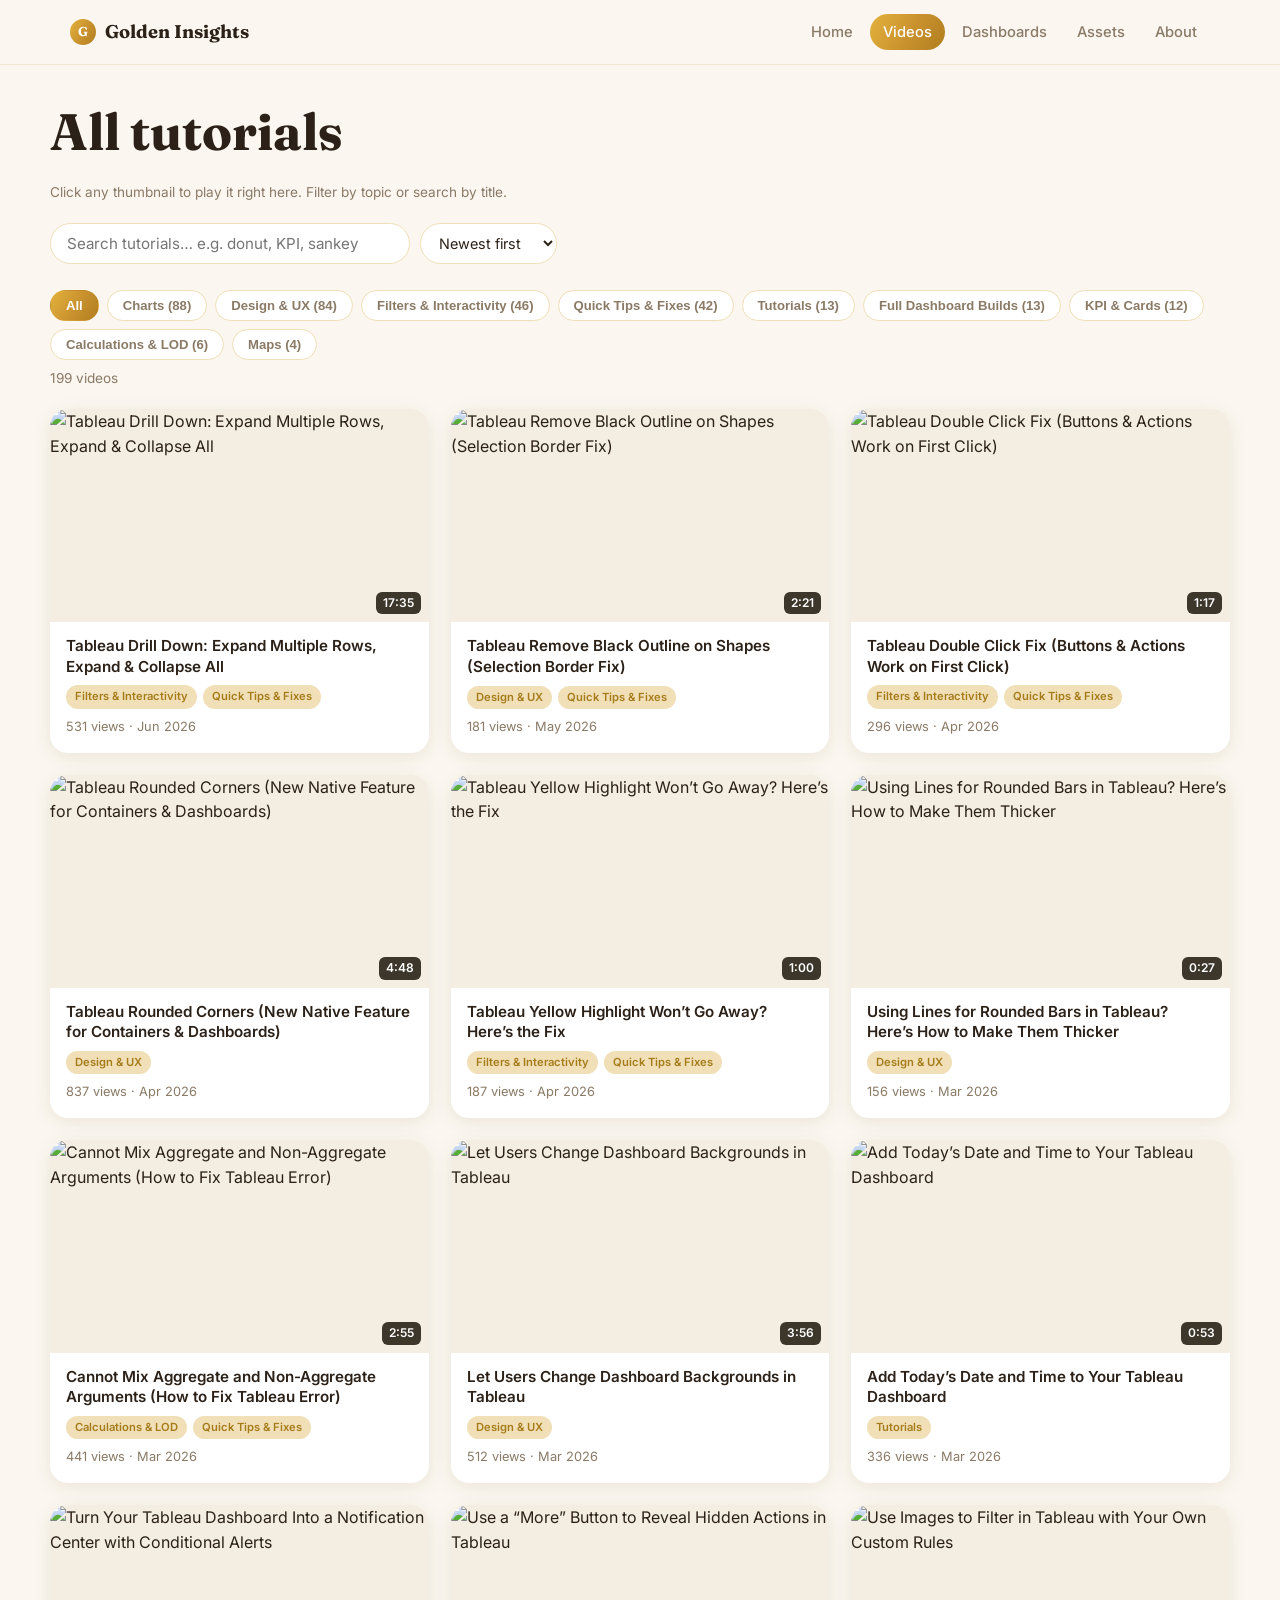
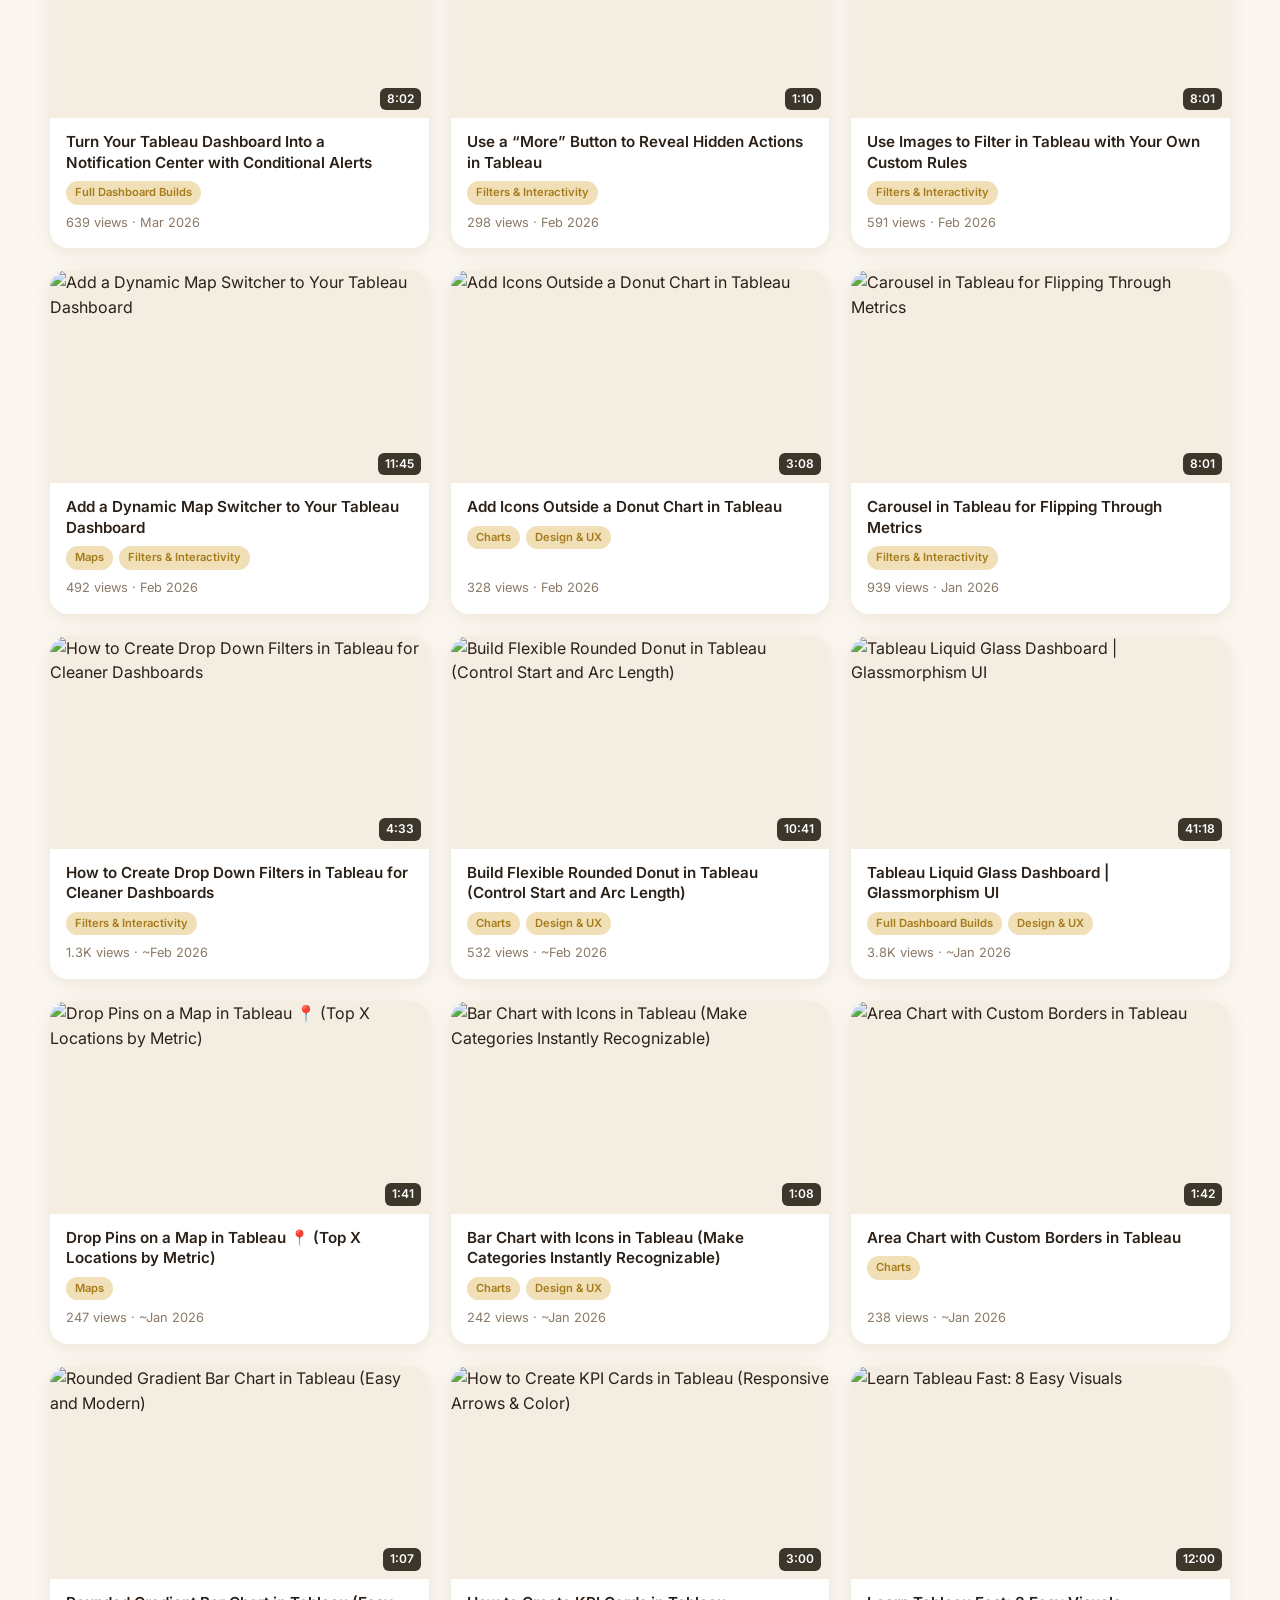
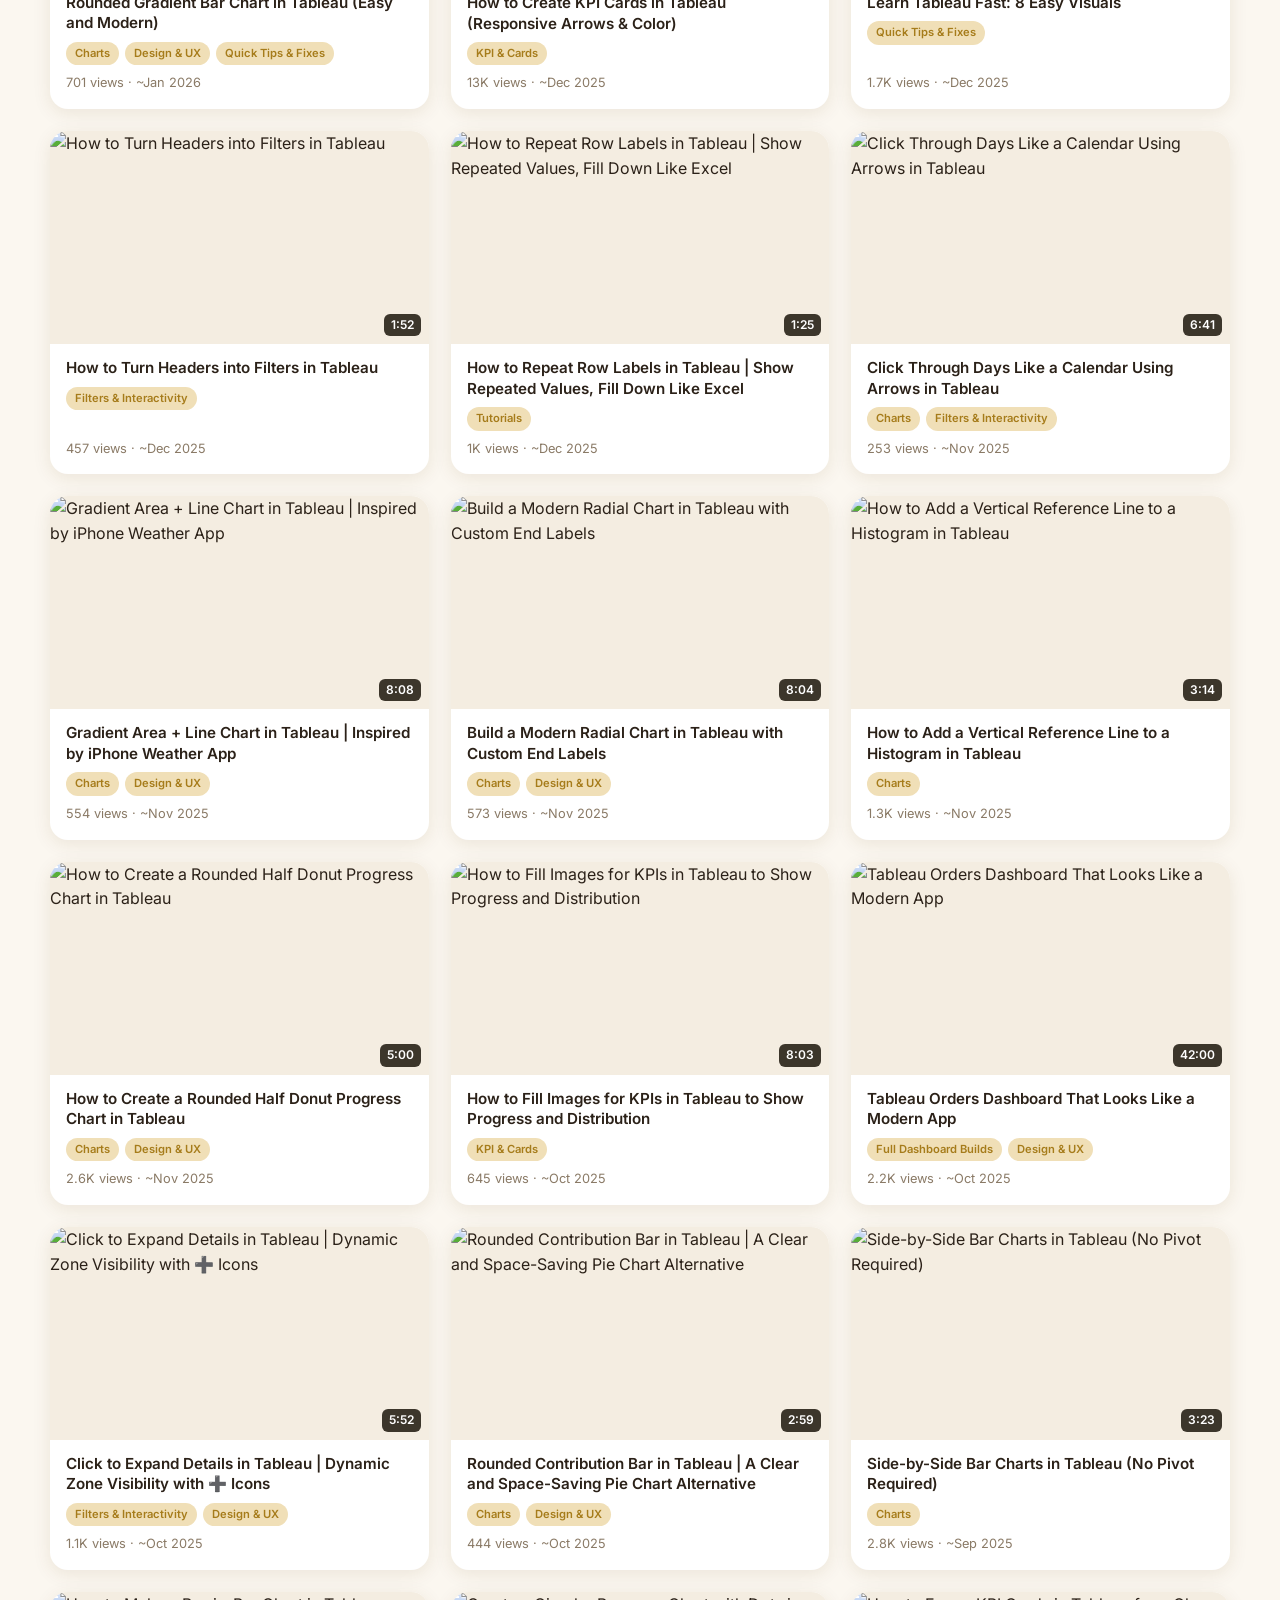
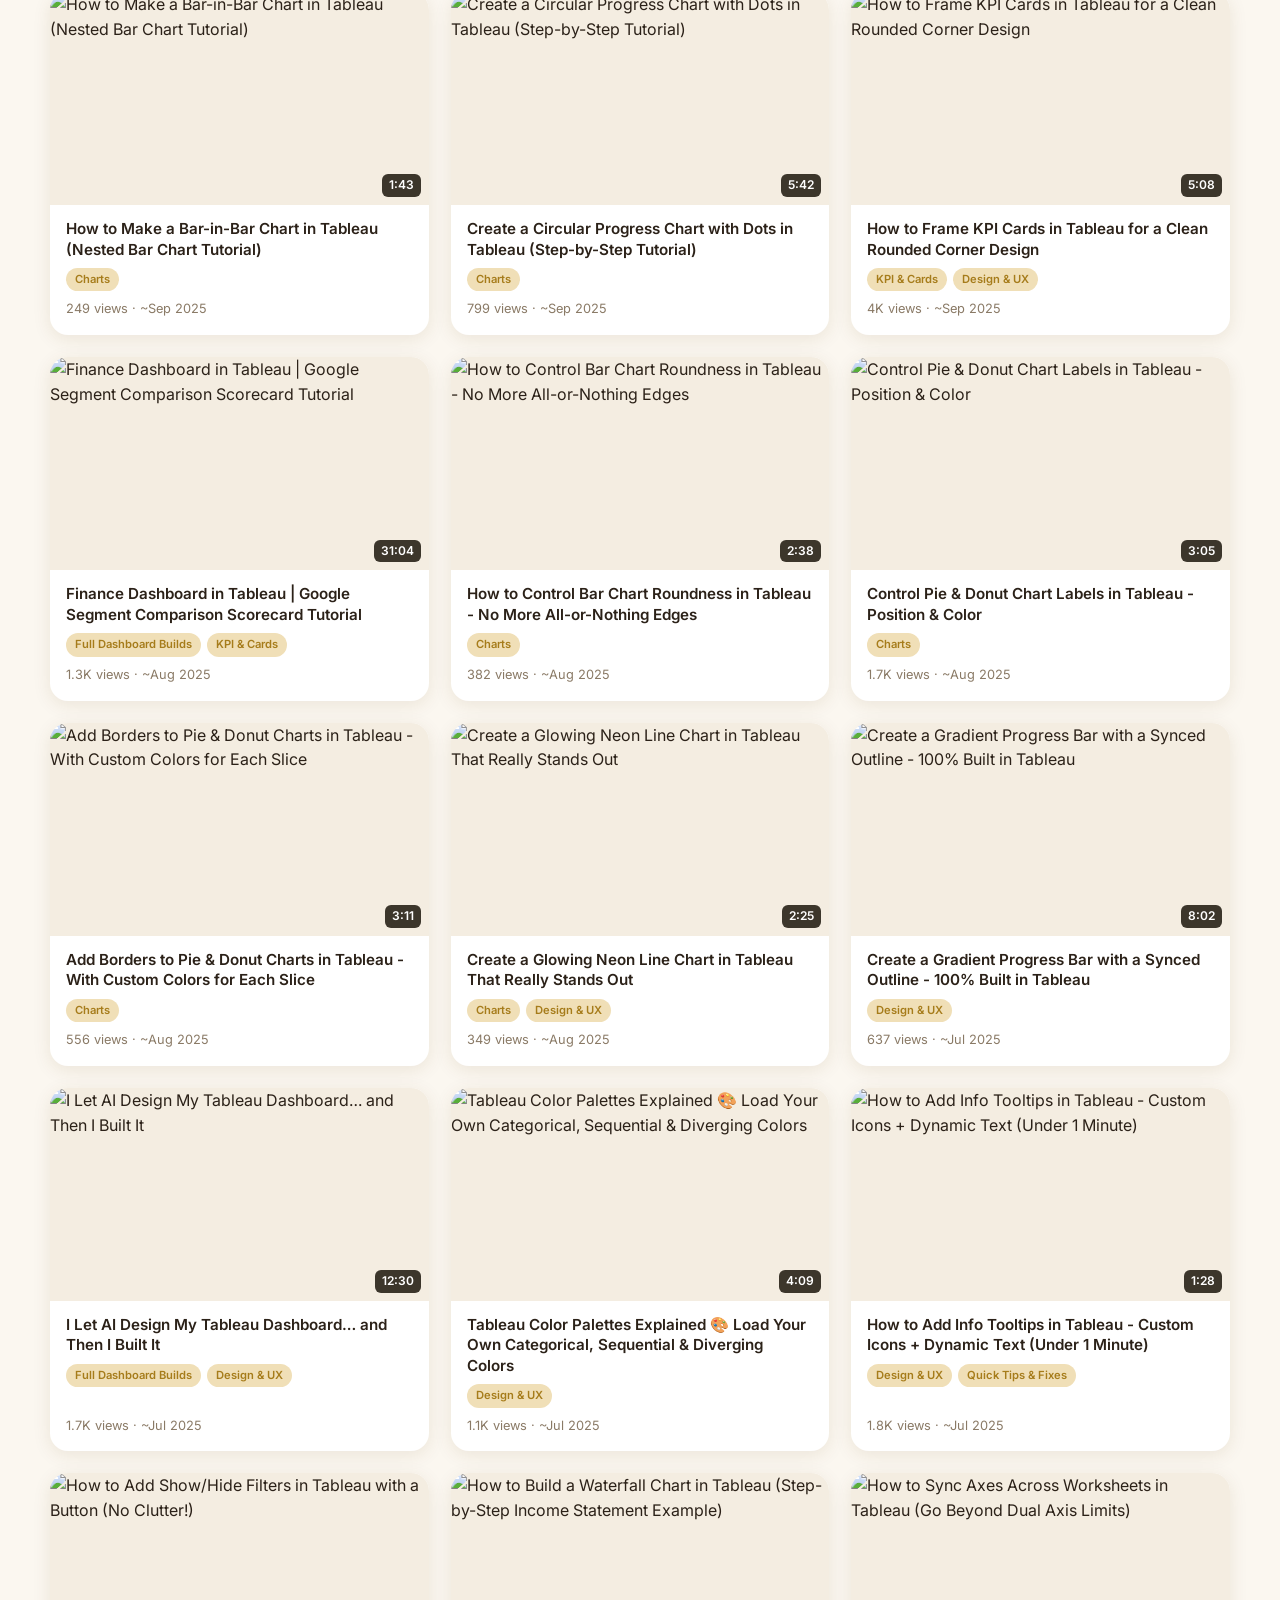
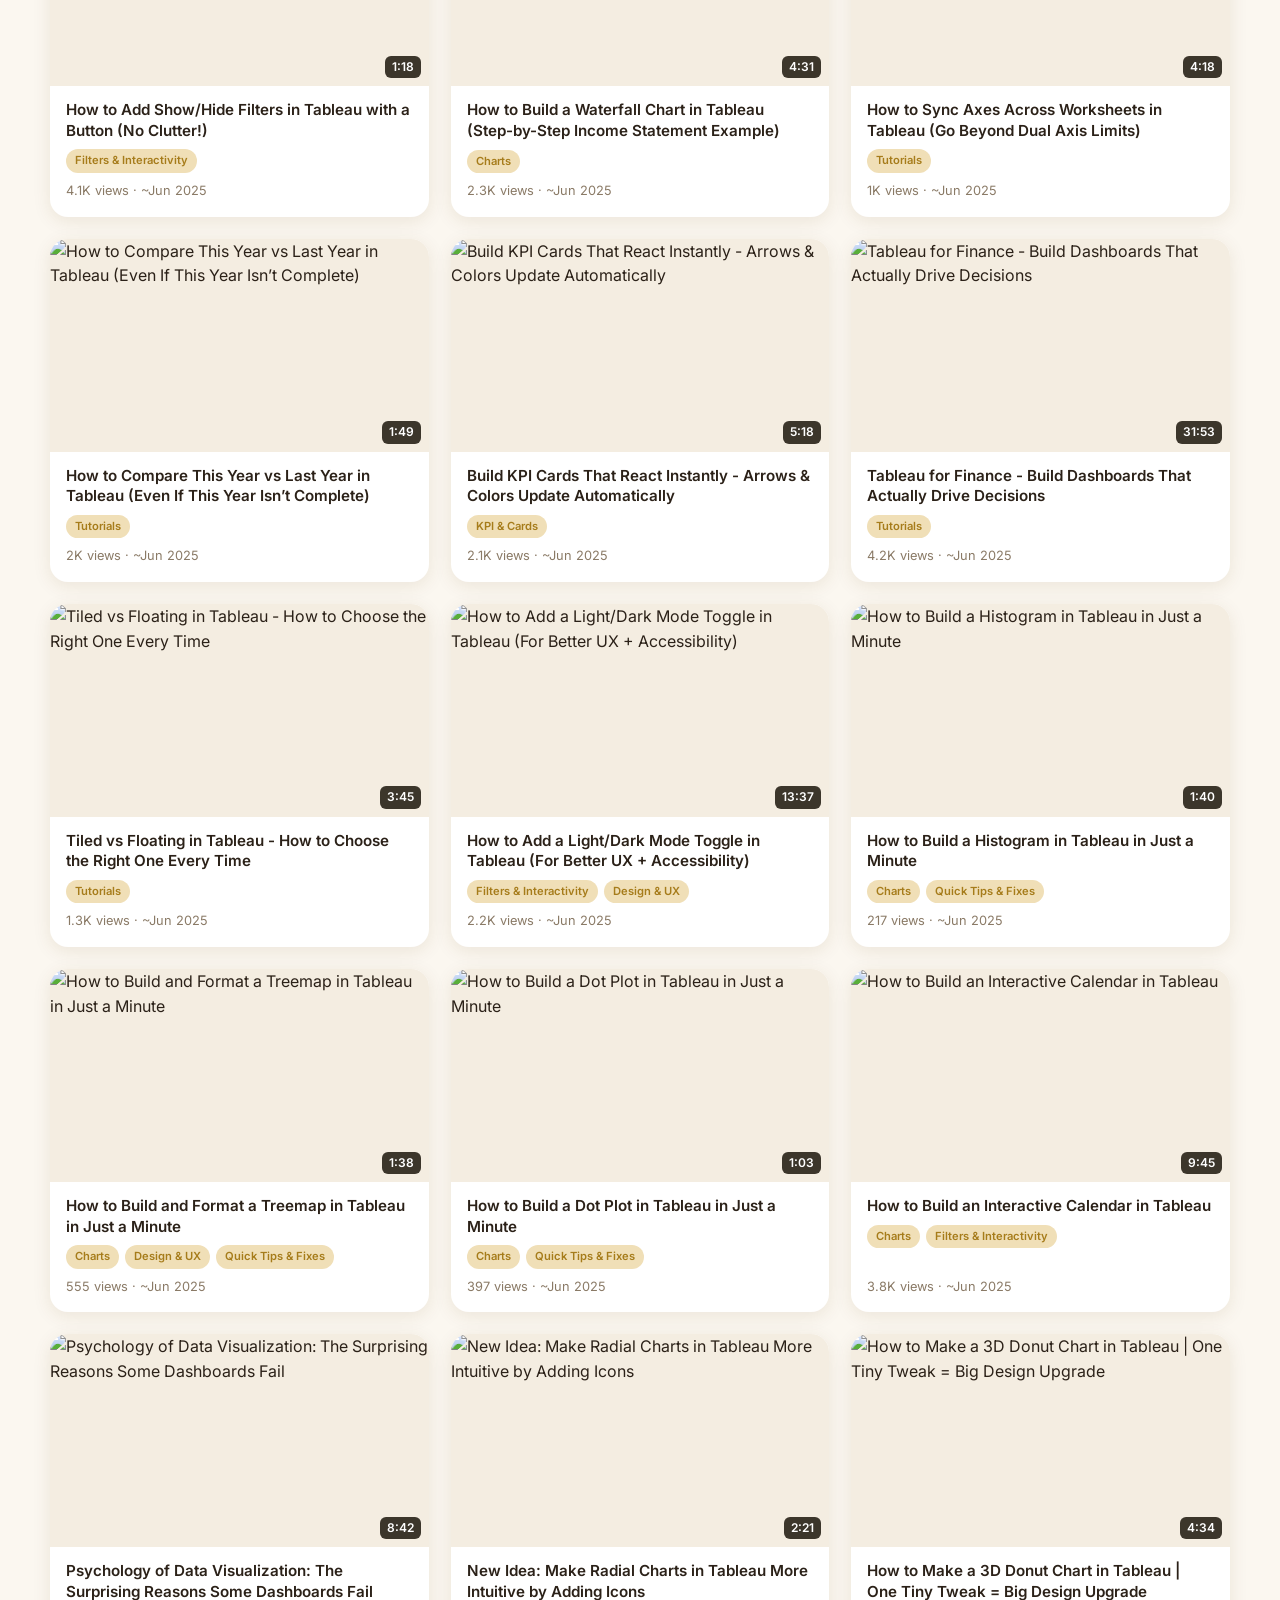
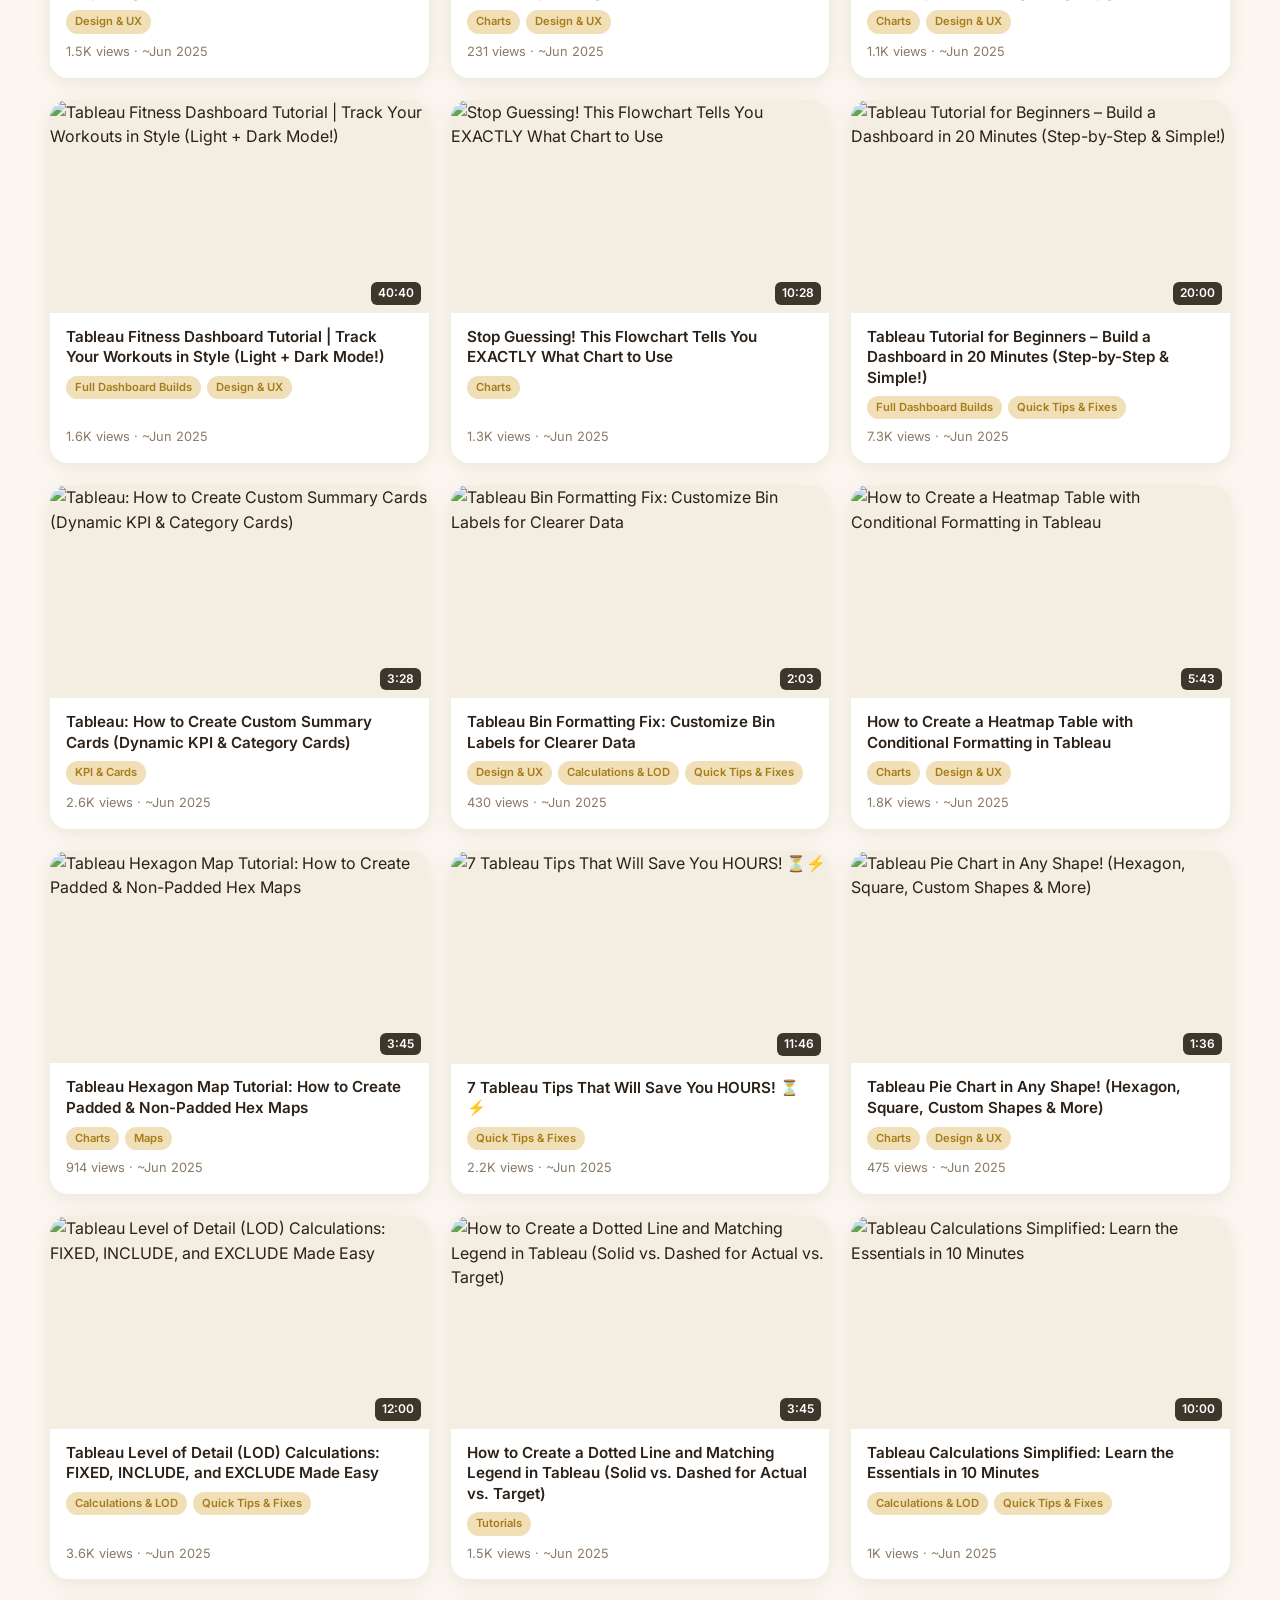
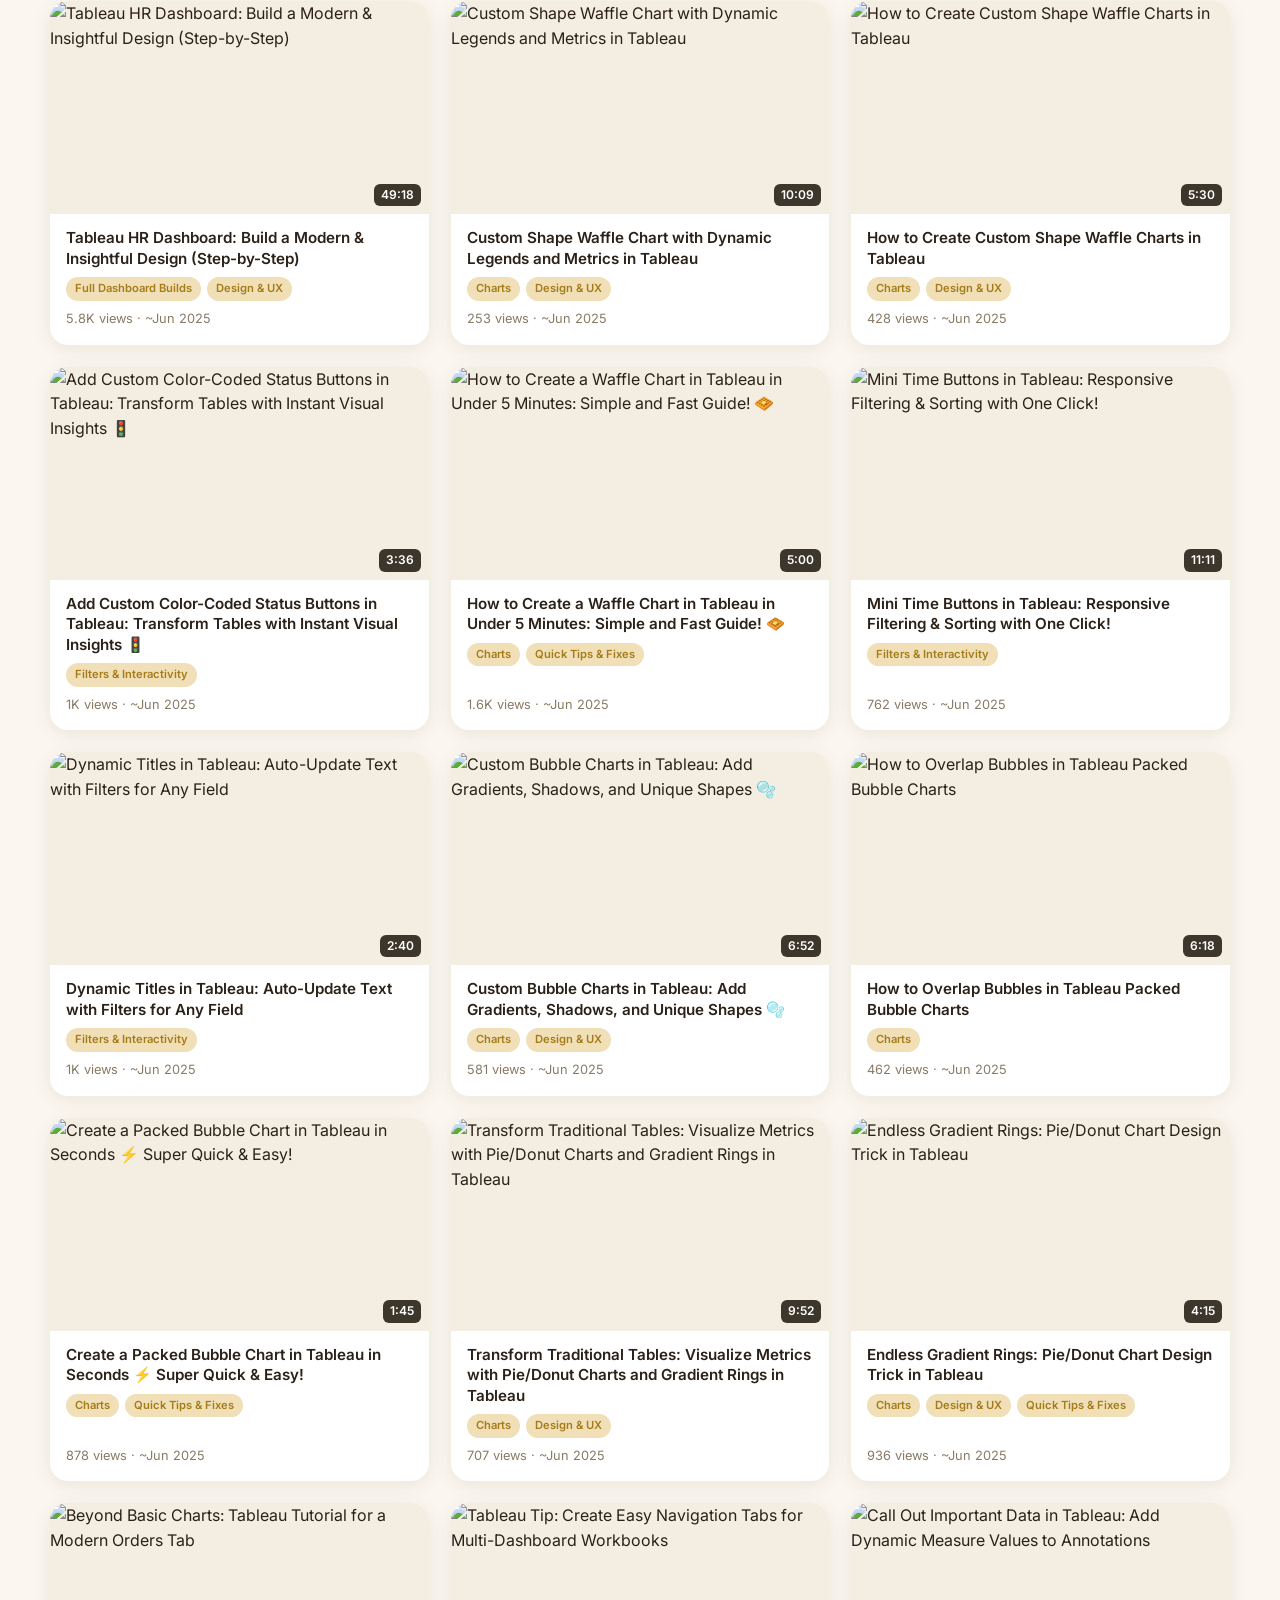
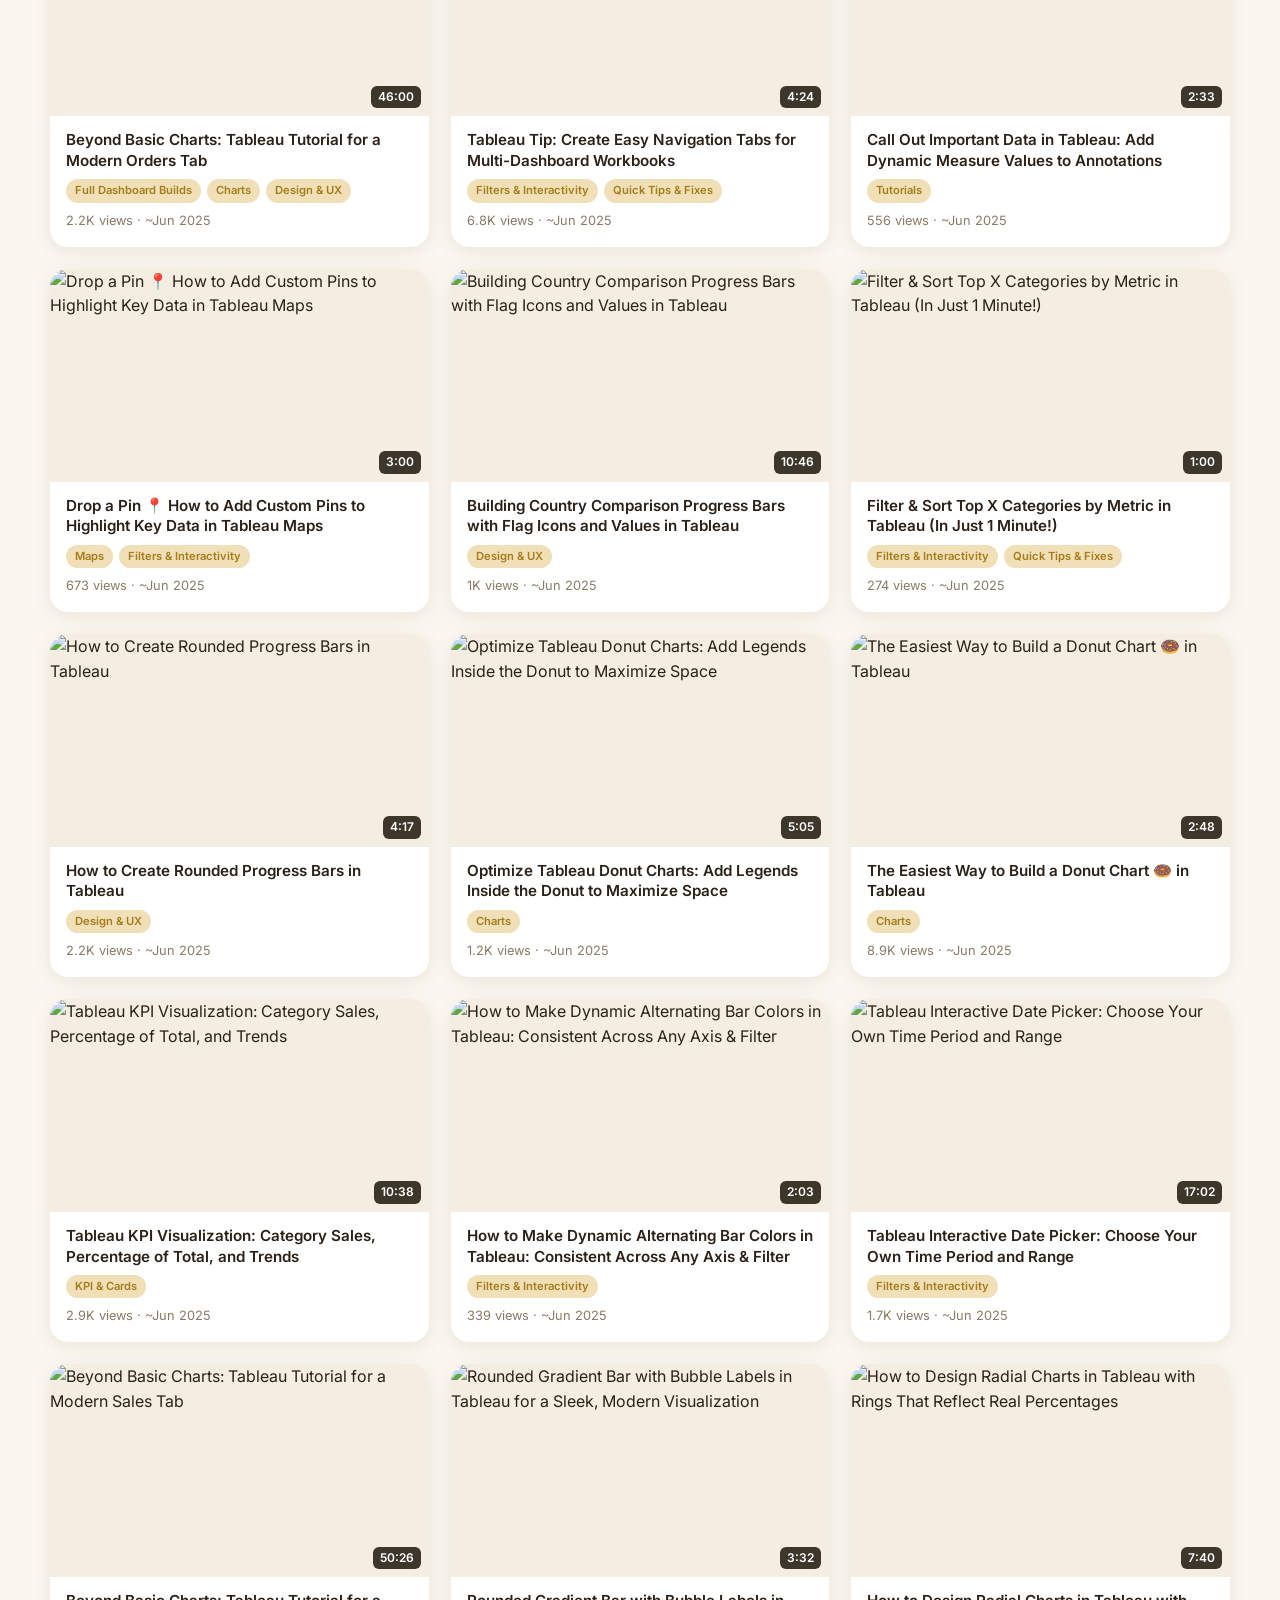
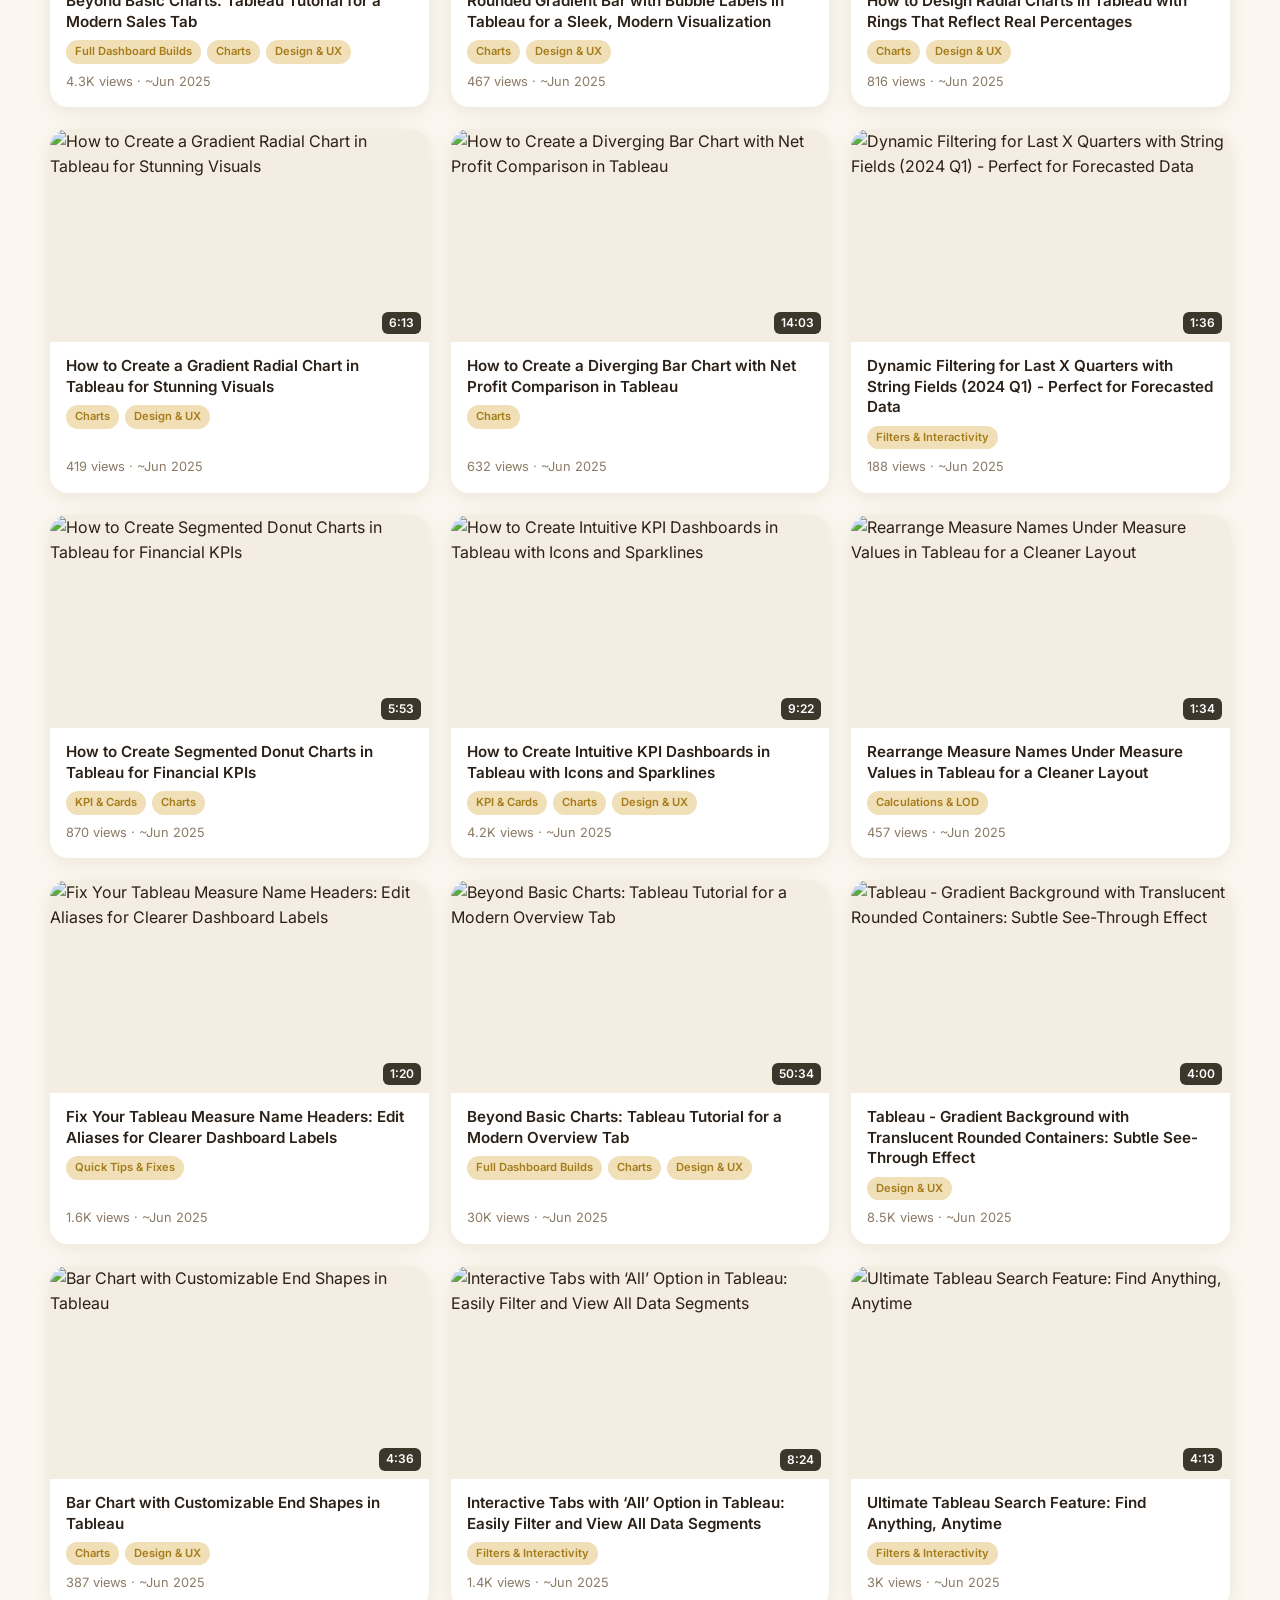
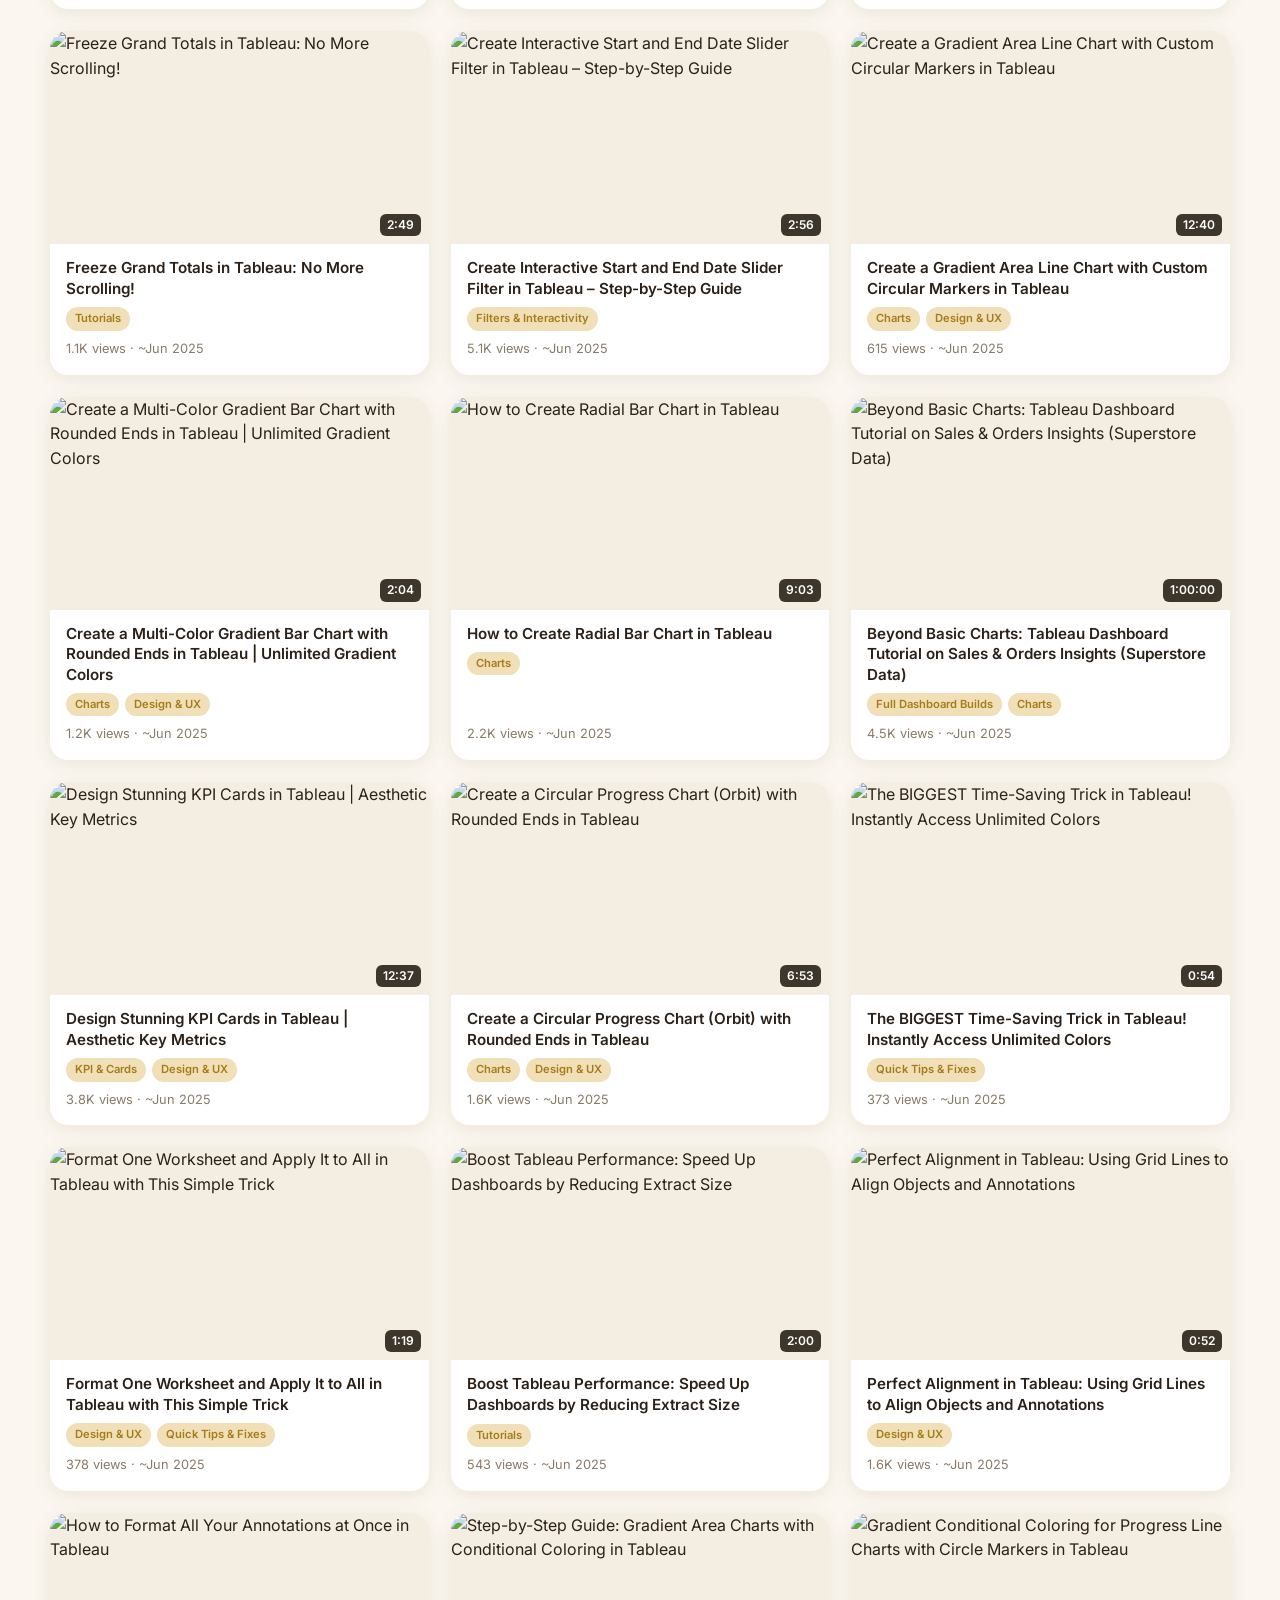
==== videos.html @ db22ce7a "Golden Insights portfolio site: videos, dashboards, assets, weekly auto-sync Co-Authored-By: Claude " ====
<!DOCTYPE html>
<html lang="en">
<head>
  <meta charset="UTF-8">
  <meta name="viewport" content="width=device-width, initial-scale=1.0">
  <title>All Videos — Golden Insights</title>
  <meta name="description" content="Browse every Golden Insights Tableau tutorial — searchable and filterable by topic.">
  <link rel="preconnect" href="https://fonts.googleapis.com">
  <link href="https://fonts.googleapis.com/css2?family=Fraunces:wght@600;700&family=Inter:wght@400;500;600&display=swap" rel="stylesheet">
  <link rel="stylesheet" href="css/style.css">
  <link rel="icon" href="data:image/svg+xml,<svg xmlns='http://www.w3.org/2000/svg' viewBox='0 0 100 100'><circle cx='50' cy='50' r='46' fill='%23C99A2E'/><text x='50' y='66' font-size='48' text-anchor='middle' fill='white' font-family='Georgia'>G</text></svg>">
</head>
<body>
  <header class="site-header">
    <div class="wrap">
      <a class="brand" href="index.html"><span class="dot">G</span>Golden Insights</a>
      <nav class="main-nav">
        <a href="index.html">Home</a>
        <a href="videos.html" class="active">Videos</a>
        <a href="dashboards.html">Dashboards</a>
        <a href="assets.html">Assets</a>
        <a href="about.html">About</a>
      </nav>
    </div>
  </header>

  <section class="block wrap">
    <h1>All tutorials</h1>
    <p class="count-note" style="margin-top:0">Click any thumbnail to play it right here. Filter by topic or search by title.</p>
    <div class="toolbar">
      <input type="search" id="search" placeholder="Search tutorials… e.g. donut, KPI, sankey">
      <select id="sort">
        <option value="newest">Newest first</option>
        <option value="oldest">Oldest first</option>
        <option value="views">Most viewed</option>
      </select>
    </div>
    <div class="chips" id="chips" style="margin-bottom:22px"></div>
    <p class="count-note" id="result-count"></p>
    <div class="grid" id="video-grid"></div>
  </section>

  <section class="block wrap" id="sunny">
    <div class="sunny">
      <div class="section-head"><h2>Sunny's corner ☀️</h2></div>
      <p class="count-note">The good boy behind the channel. Shorts open on YouTube.</p>
      <div class="sunny-row" id="sunny-row"></div>
    </div>
  </section>

  <footer class="site-footer">
    <div class="wrap">
      <span>© Golden Insights · Made with ☕ and 🐕</span>
      <div class="links">
        <a href="https://www.youtube.com/@golden_insights" target="_blank" rel="noopener">YouTube</a>
        <a href="https://public.tableau.com/app/profile/samantha.cohn" target="_blank" rel="noopener">Tableau Public</a>
      </div>
    </div>
  </footer>

  <script src="js/site.js"></script>
  <script>initVideos();</script>
</body>
</html>
---- css/style.css ----
/* ============================================================
   Golden Insights — warm golden theme
   Palette: cream bg, white cards, gold accents, espresso text
   ============================================================ */
:root {
  --bg: #FBF7F0;
  --surface: #FFFFFF;
  --surface-2: #F4EDE1;
  --text: #2B2118;
  --muted: #8A7A66;
  --gold: #C99A2E;
  --gold-deep: #A67C1B;
  --gold-soft: #F0DFB7;
  --gradient: linear-gradient(120deg, #E3B23C, #C9912E 55%, #B07E1F);
  --radius: 18px;
  --radius-sm: 12px;
  --shadow: 0 4px 18px rgba(96, 72, 24, 0.10);
  --shadow-lg: 0 12px 40px rgba(96, 72, 24, 0.18);
  --maxw: 1180px;
}

* { box-sizing: border-box; }
html { scroll-behavior: smooth; }
body {
  margin: 0;
  background: var(--bg);
  color: var(--text);
  font-family: "Inter", -apple-system, BlinkMacSystemFont, "Segoe UI", sans-serif;
  line-height: 1.55;
  -webkit-font-smoothing: antialiased;
}
h1, h2, h3 { font-family: "Fraunces", Georgia, serif; line-height: 1.15; margin: 0 0 .4em; }
h1 { font-size: clamp(2rem, 5vw, 3.2rem); }
h2 { font-size: clamp(1.4rem, 3vw, 2rem); }
a { color: var(--gold-deep); text-decoration: none; }
a:hover { text-decoration: underline; }
img { max-width: 100%; display: block; }

.wrap { max-width: var(--maxw); margin: 0 auto; padding: 0 20px; }

/* ---------- header ---------- */
.site-header {
  position: sticky; top: 0; z-index: 50;
  background: rgba(251, 247, 240, 0.85);
  backdrop-filter: blur(10px);
  border-bottom: 1px solid rgba(201, 154, 46, 0.18);
}
.site-header .wrap {
  display: flex; align-items: center; gap: 28px;
  height: 64px;
}
.brand {
  font-family: "Fraunces", Georgia, serif;
  font-weight: 700; font-size: 1.15rem; color: var(--text);
  display: flex; align-items: center; gap: 9px;
  white-space: nowrap;
}
.brand:hover { text-decoration: none; }
.brand .dot {
  width: 26px; height: 26px; border-radius: 50%;
  background: var(--gradient);
  display: inline-flex; align-items: center; justify-content: center;
  color: #fff; font-size: .8rem;
}
nav.main-nav { display: flex; gap: 4px; margin-left: auto; flex-wrap: wrap; }
nav.main-nav a {
  color: var(--muted); font-weight: 500; font-size: .92rem;
  padding: 7px 13px; border-radius: 999px;
}
nav.main-nav a:hover { color: var(--text); background: var(--surface-2); text-decoration: none; }
nav.main-nav a.active { color: #fff; background: var(--gradient); }
@media (max-width: 720px) {
  .site-header .wrap { height: auto; flex-wrap: wrap; gap: 8px; padding: 10px 16px; }
  nav.main-nav { margin-left: 0; width: 100%; }
  nav.main-nav a { padding: 6px 10px; font-size: .88rem; }
  .hero { padding: 44px 0 32px; }
}

/* ---------- hero ---------- */
.hero { padding: 72px 0 48px; text-align: center; }
.hero .eyebrow {
  display: inline-block; font-size: .8rem; font-weight: 600;
  letter-spacing: .12em; text-transform: uppercase; color: var(--gold-deep);
  background: var(--gold-soft); padding: 6px 14px; border-radius: 999px;
  margin-bottom: 18px;
}
.hero p.lede { max-width: 640px; margin: 0 auto 28px; color: var(--muted); font-size: 1.08rem; }
.hero .cta-row { display: flex; gap: 12px; justify-content: center; flex-wrap: wrap; }
.btn {
  display: inline-flex; align-items: center; gap: 8px;
  padding: 11px 22px; border-radius: 999px; font-weight: 600; font-size: .95rem;
  border: none; cursor: pointer;
}
.btn-gold { background: var(--gradient); color: #fff; box-shadow: var(--shadow); }
.btn-gold:hover { text-decoration: none; filter: brightness(1.06); }
.btn-ghost { background: var(--surface); color: var(--text); border: 1px solid var(--gold-soft); }
.btn-ghost:hover { text-decoration: none; border-color: var(--gold); }

/* ---------- sections ---------- */
section.block { padding: 38px 0; }
.section-head { display: flex; align-items: baseline; gap: 16px; margin-bottom: 20px; }
.section-head .more { margin-left: auto; font-size: .9rem; font-weight: 600; white-space: nowrap; }

/* ---------- cards & grids ---------- */
.grid { display: grid; gap: 22px; grid-template-columns: repeat(auto-fill, minmax(290px, 1fr)); }
.card {
  background: var(--surface); border-radius: var(--radius);
  box-shadow: var(--shadow); overflow: hidden;
  display: flex; flex-direction: column;
  transition: transform .15s ease, box-shadow .15s ease;
}
.card:hover { transform: translateY(-3px); box-shadow: var(--shadow-lg); }
.card .media { position: relative; aspect-ratio: 16/9; background: var(--surface-2); cursor: pointer; }
.card .media img { width: 100%; height: 100%; object-fit: cover; }
.card .media iframe { width: 100%; height: 100%; border: 0; }
.card .media .duration {
  position: absolute; right: 8px; bottom: 8px;
  background: rgba(20, 14, 4, .82); color: #fff;
  font-size: .75rem; font-weight: 600; padding: 2px 7px; border-radius: 6px;
}
.card .media .play {
  position: absolute; inset: 0; display: flex; align-items: center; justify-content: center;
  opacity: 0; transition: opacity .15s ease; background: rgba(20, 14, 4, .25);
}
.card .media:hover .play { opacity: 1; }
.card .media .play span {
  width: 58px; height: 58px; border-radius: 50%; background: var(--gradient);
  display: flex; align-items: center; justify-content: center;
  color: #fff; font-size: 1.3rem; padding-left: 4px;
  box-shadow: var(--shadow-lg);
}
.card .body { padding: 14px 16px 16px; display: flex; flex-direction: column; gap: 8px; flex: 1; }
.card .title { font-weight: 600; font-size: .95rem; line-height: 1.35; }
.card .meta { color: var(--muted); font-size: .8rem; margin-top: auto; }
.card .tags { display: flex; flex-wrap: wrap; gap: 6px; }
.tag {
  font-size: .7rem; font-weight: 600; color: var(--gold-deep);
  background: var(--gold-soft); padding: 3px 9px; border-radius: 999px;
}

/* dashboards: taller preview */
.card.dash .media { aspect-ratio: 4/3; }

/* ---------- filters toolbar ---------- */
.toolbar { display: flex; flex-wrap: wrap; gap: 10px; align-items: center; margin: 8px 0 26px; }
.toolbar input[type="search"] {
  flex: 1 1 240px; max-width: 360px;
  padding: 10px 16px; border-radius: 999px;
  border: 1px solid var(--gold-soft); background: var(--surface);
  font-size: .95rem; font-family: inherit; color: var(--text);
}
.toolbar input[type="search"]:focus { outline: 2px solid var(--gold); border-color: transparent; }
.toolbar select {
  padding: 10px 14px; border-radius: 999px;
  border: 1px solid var(--gold-soft); background: var(--surface);
  font-size: .9rem; font-family: inherit; color: var(--text); cursor: pointer;
}
.chips { display: flex; flex-wrap: wrap; gap: 8px; }
.chip {
  font-size: .82rem; font-weight: 600; cursor: pointer;
  padding: 7px 15px; border-radius: 999px;
  background: var(--surface); color: var(--muted);
  border: 1px solid var(--gold-soft);
}
.chip:hover { color: var(--text); border-color: var(--gold); }
.chip.active { background: var(--gradient); color: #fff; border-color: transparent; }
.count-note { color: var(--muted); font-size: .85rem; margin: -14px 0 20px; }

/* ---------- modal (tableau embeds) ---------- */
.modal-overlay {
  position: fixed; inset: 0; z-index: 100;
  background: rgba(25, 17, 4, .62);
  display: flex; align-items: center; justify-content: center; padding: 18px;
}
.modal {
  background: var(--surface); border-radius: var(--radius);
  width: min(1280px, 100%); height: min(860px, 94vh);
  display: flex; flex-direction: column; overflow: hidden; box-shadow: var(--shadow-lg);
}
.modal .modal-head {
  display: flex; align-items: center; gap: 14px;
  padding: 12px 18px; border-bottom: 1px solid var(--surface-2);
}
.modal .modal-head h3 { margin: 0; font-size: 1.05rem; }
.modal .modal-head .open-ext { margin-left: auto; font-size: .85rem; white-space: nowrap; }
.modal .modal-head button {
  background: var(--surface-2); border: none; border-radius: 50%;
  width: 34px; height: 34px; font-size: 1rem; cursor: pointer; color: var(--text);
}
.modal .modal-body { flex: 1; overflow: auto; padding: 8px; }

/* ---------- sunny strip ---------- */
.sunny { background: var(--surface-2); border-radius: var(--radius); padding: 26px; }
.sunny-row { display: flex; gap: 14px; overflow-x: auto; padding-bottom: 6px; }
.sunny-card {
  flex: 0 0 150px; border-radius: var(--radius-sm); overflow: hidden;
  position: relative; aspect-ratio: 9/16; background: #ddd; cursor: pointer;
}
.sunny-card img { width: 100%; height: 100%; object-fit: cover; }
.sunny-card .label {
  position: absolute; left: 0; right: 0; bottom: 0;
  padding: 24px 8px 8px; color: #fff; font-size: .72rem; font-weight: 600;
  background: linear-gradient(transparent, rgba(20, 14, 4, .85));
}

/* ---------- assets ---------- */
.asset-card .media { aspect-ratio: 16/9; cursor: default; }
.asset-card .desc { color: var(--muted); font-size: .85rem; }
.asset-card .btn { align-self: flex-start; margin-top: 4px; padding: 8px 18px; font-size: .85rem; }

/* ---------- about ---------- */
.about-grid { display: grid; gap: 32px; grid-template-columns: 1.4fr 1fr; align-items: start; }
.about-grid .panel { background: var(--surface); border-radius: var(--radius); padding: 28px; box-shadow: var(--shadow); }
.link-list { list-style: none; margin: 0; padding: 0; display: flex; flex-direction: column; gap: 10px; }
.link-list a {
  display: flex; align-items: center; gap: 10px;
  background: var(--surface-2); padding: 12px 16px; border-radius: var(--radius-sm);
  font-weight: 600; color: var(--text);
}
.link-list a:hover { background: var(--gold-soft); text-decoration: none; }
@media (max-width: 760px) { .about-grid { grid-template-columns: 1fr; } }

/* ---------- footer ---------- */
.site-footer {
  margin-top: 56px; padding: 34px 0;
  border-top: 1px solid rgba(201, 154, 46, .18);
  color: var(--muted); font-size: .85rem;
}
.site-footer .wrap { display: flex; gap: 18px; flex-wrap: wrap; align-items: center; }
.site-footer .links { margin-left: auto; display: flex; gap: 16px; }
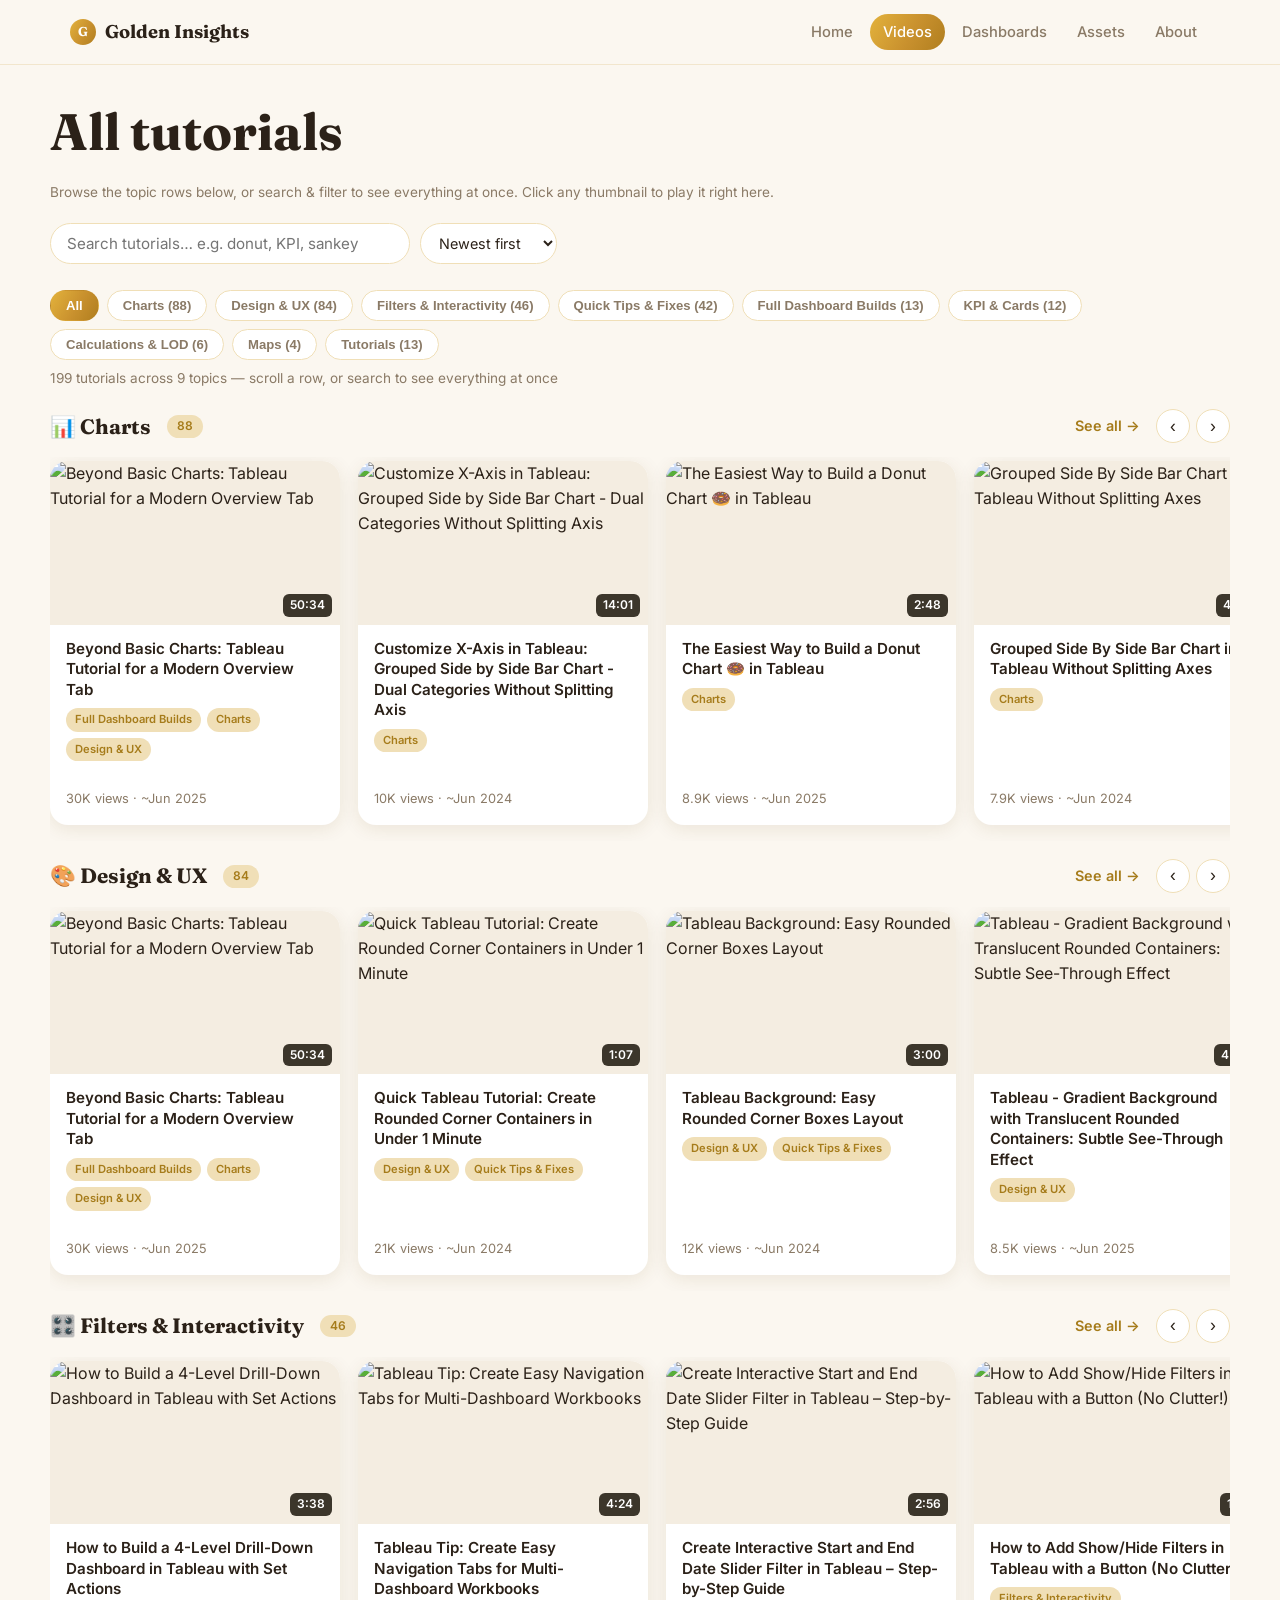
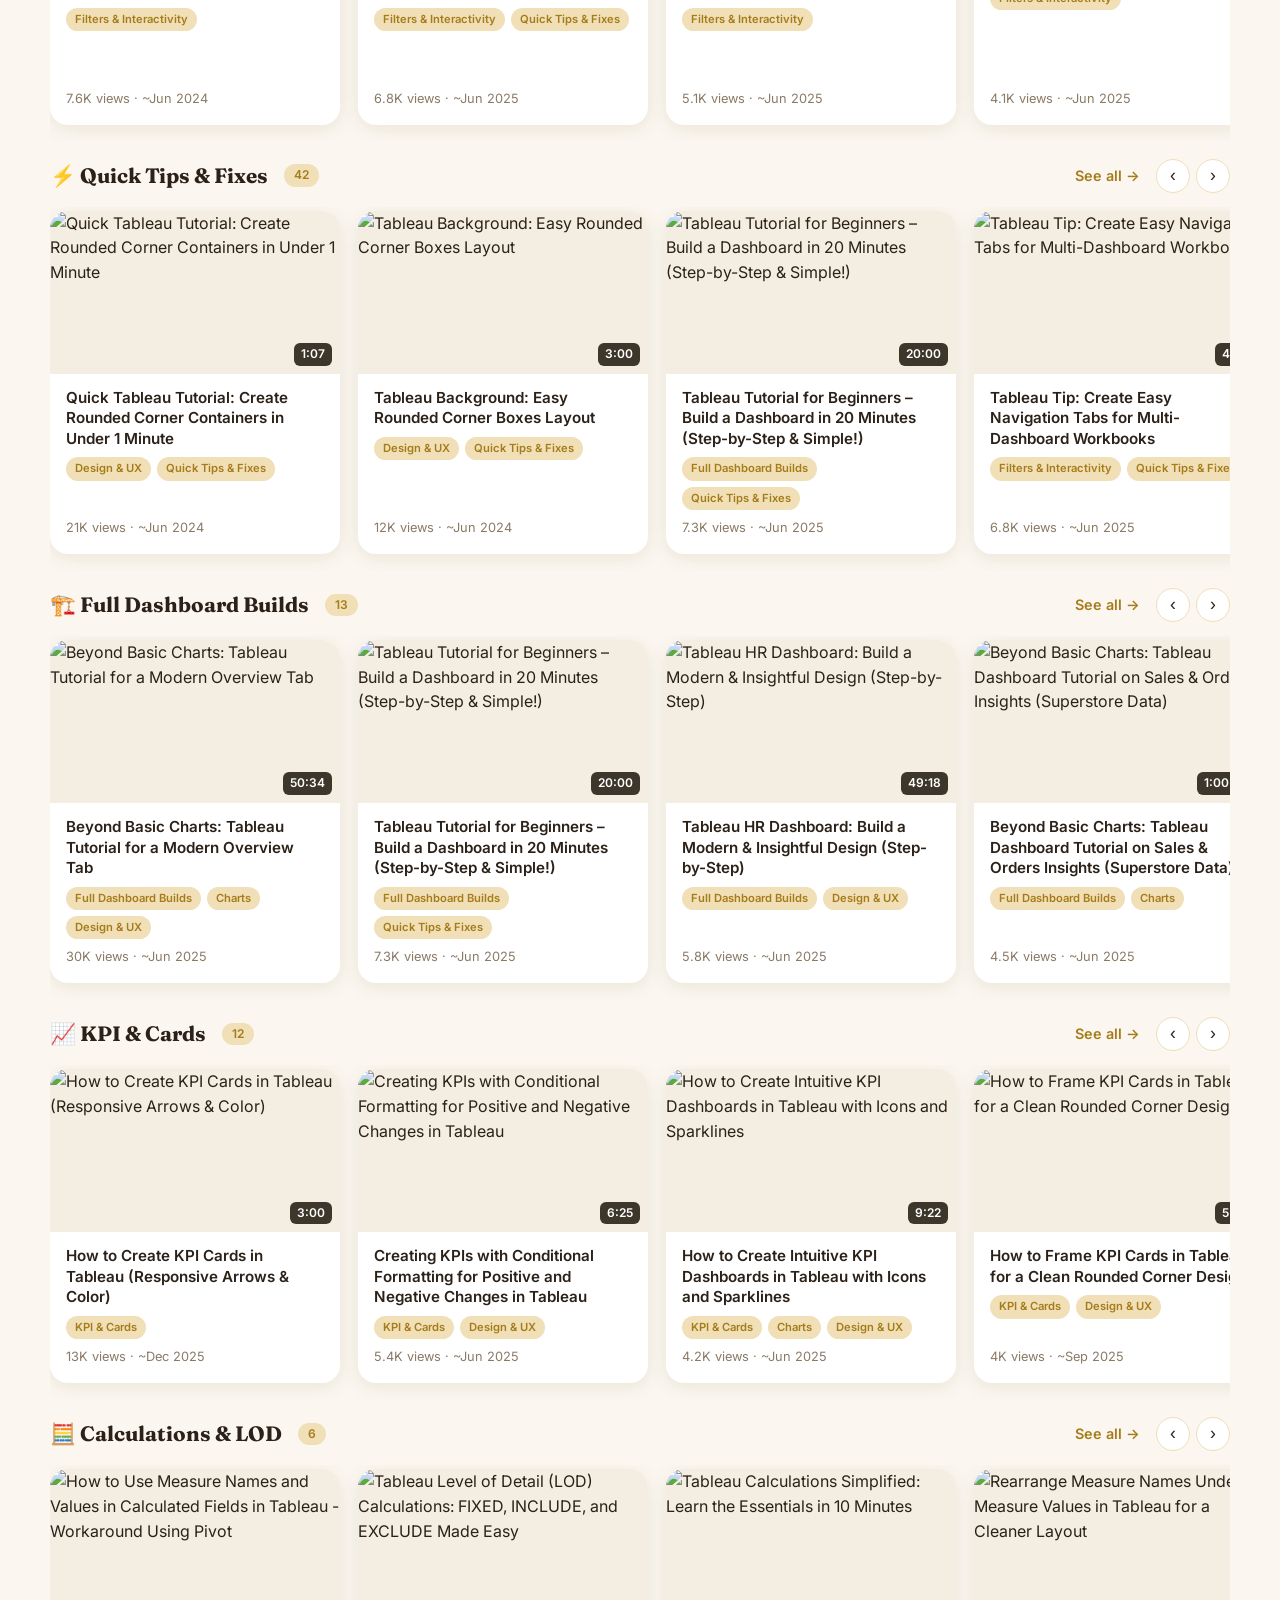
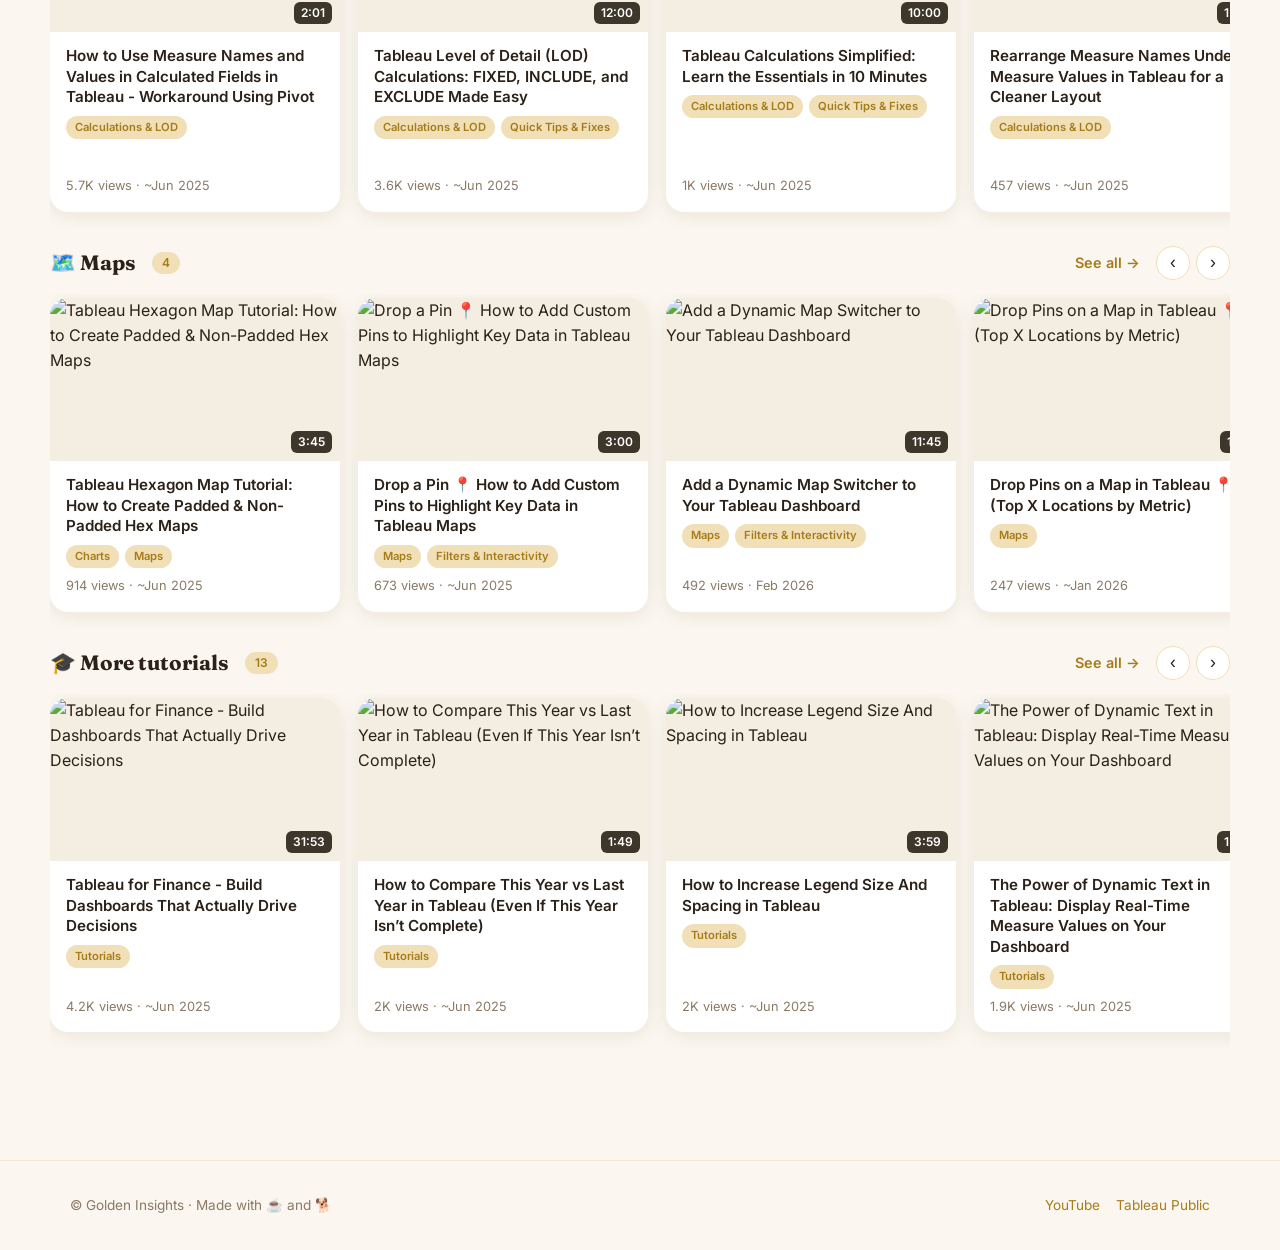
==== commit a5d8c972: "Fix letterboxed thumbnails, remove Shorts, add topic shelves & browse-by-topic - Video cards now use" ====
--- a/videos.html
+++ b/videos.html
@@ -26,7 +26,7 @@
 
   <section class="block wrap">
     <h1>All tutorials</h1>
-    <p class="count-note" style="margin-top:0">Click any thumbnail to play it right here. Filter by topic or search by title.</p>
+    <p class="count-note" style="margin-top:0">Browse the topic rows below, or search &amp; filter to see everything at once. Click any thumbnail to play it right here.</p>
     <div class="toolbar">
       <input type="search" id="search" placeholder="Search tutorials… e.g. donut, KPI, sankey">
       <select id="sort">
@@ -38,14 +38,6 @@
     <div class="chips" id="chips" style="margin-bottom:22px"></div>
     <p class="count-note" id="result-count"></p>
     <div class="grid" id="video-grid"></div>
-  </section>
-
-  <section class="block wrap" id="sunny">
-    <div class="sunny">
-      <div class="section-head"><h2>Sunny's corner ☀️</h2></div>
-      <p class="count-note">The good boy behind the channel. Shorts open on YouTube.</p>
-      <div class="sunny-row" id="sunny-row"></div>
-    </div>
   </section>
 
   <footer class="site-footer">
--- a/css/style.css
+++ b/css/style.css
@@ -110,8 +110,8 @@
   transition: transform .15s ease, box-shadow .15s ease;
 }
 .card:hover { transform: translateY(-3px); box-shadow: var(--shadow-lg); }
-.card .media { position: relative; aspect-ratio: 16/9; background: var(--surface-2); cursor: pointer; }
-.card .media img { width: 100%; height: 100%; object-fit: cover; }
+.card .media { position: relative; aspect-ratio: 16/9; background: var(--surface-2); cursor: pointer; overflow: hidden; }
+.card .media img { position: absolute; inset: 0; width: 100%; height: 100%; object-fit: cover; }
 .card .media iframe { width: 100%; height: 100%; border: 0; }
 .card .media .duration {
   position: absolute; right: 8px; bottom: 8px;
@@ -189,18 +189,42 @@
 }
 .modal .modal-body { flex: 1; overflow: auto; padding: 8px; }
 
-/* ---------- sunny strip ---------- */
-.sunny { background: var(--surface-2); border-radius: var(--radius); padding: 26px; }
-.sunny-row { display: flex; gap: 14px; overflow-x: auto; padding-bottom: 6px; }
-.sunny-card {
-  flex: 0 0 150px; border-radius: var(--radius-sm); overflow: hidden;
-  position: relative; aspect-ratio: 9/16; background: #ddd; cursor: pointer;
-}
-.sunny-card img { width: 100%; height: 100%; object-fit: cover; }
-.sunny-card .label {
-  position: absolute; left: 0; right: 0; bottom: 0;
-  padding: 24px 8px 8px; color: #fff; font-size: .72rem; font-weight: 600;
-  background: linear-gradient(transparent, rgba(20, 14, 4, .85));
+/* ---------- topic cards (home: browse by topic) ---------- */
+.topic-grid { display: grid; gap: 14px; grid-template-columns: repeat(auto-fill, minmax(165px, 1fr)); }
+.topic-card {
+  background: var(--surface); border-radius: var(--radius-sm); padding: 16px 18px;
+  display: flex; flex-direction: column; gap: 2px;
+  box-shadow: var(--shadow); font-weight: 600; color: var(--text);
+  transition: transform .15s ease, box-shadow .15s ease;
+}
+.topic-card:hover { transform: translateY(-3px); box-shadow: var(--shadow-lg); text-decoration: none; }
+.topic-card .ico { font-size: 1.5rem; margin-bottom: 6px; }
+.topic-card .n { color: var(--muted); font-size: .8rem; font-weight: 500; }
+
+/* ---------- topic shelves (videos: browse mode) ---------- */
+.shelves { display: block; }
+.shelf { margin-bottom: 18px; }
+.shelf .section-head { align-items: center; margin-bottom: 14px; }
+.shelf h2 { font-size: 1.3rem; margin: 0; }
+.count-pill {
+  background: var(--gold-soft); color: var(--gold-deep);
+  font-size: .75rem; font-weight: 600; padding: 2px 10px; border-radius: 999px;
+}
+.shelf-nav { display: flex; gap: 6px; }
+.shelf-nav button {
+  width: 34px; height: 34px; border-radius: 50%;
+  border: 1px solid var(--gold-soft); background: var(--surface);
+  color: var(--text); cursor: pointer; font-size: 1.1rem; line-height: 1;
+}
+.shelf-nav button:hover { border-color: var(--gold); background: var(--gold-soft); }
+.shelf-row {
+  display: flex; gap: 18px; overflow-x: auto;
+  scroll-snap-type: x proximity; padding: 4px 2px 16px;
+}
+.shelf-row .card { flex: 0 0 290px; scroll-snap-align: start; }
+@media (max-width: 600px) {
+  .shelf-row .card { flex-basis: 76vw; }
+  .shelf-nav { display: none; }
 }
 
 /* ---------- assets ---------- */
